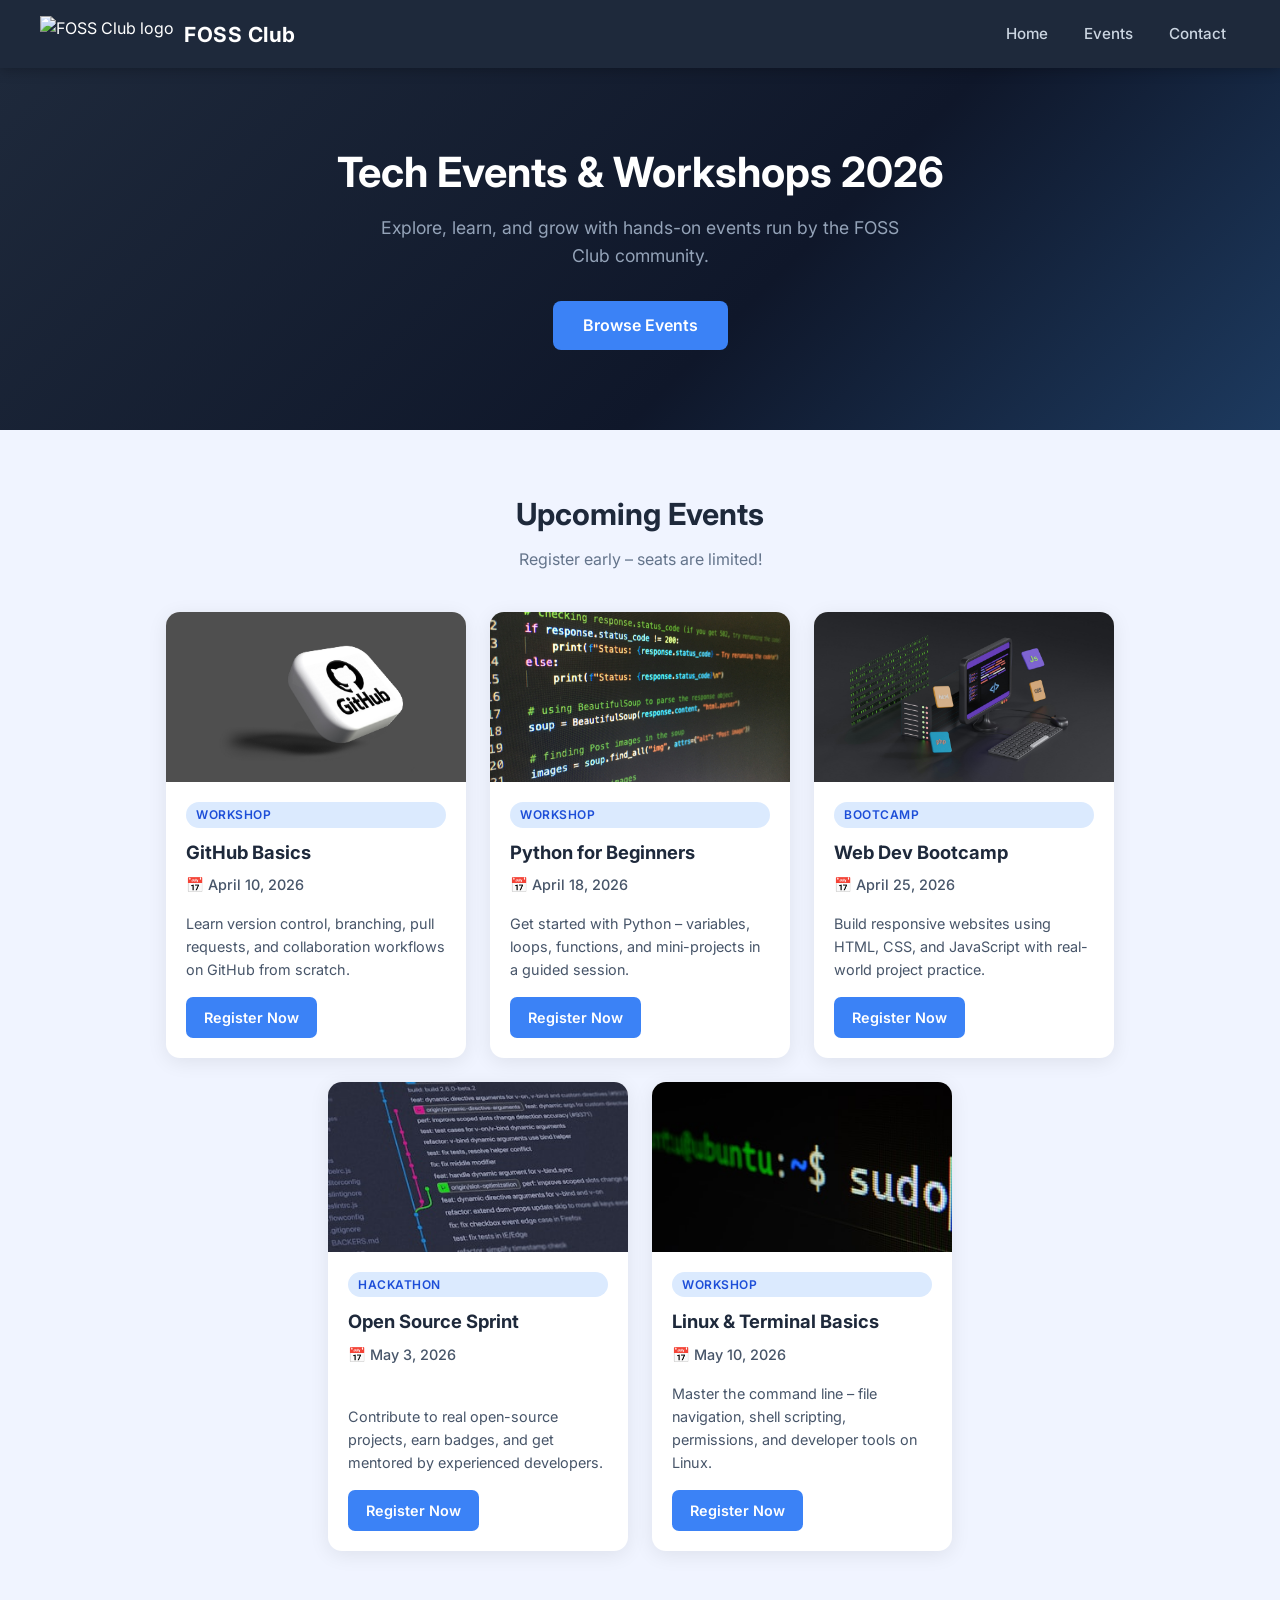
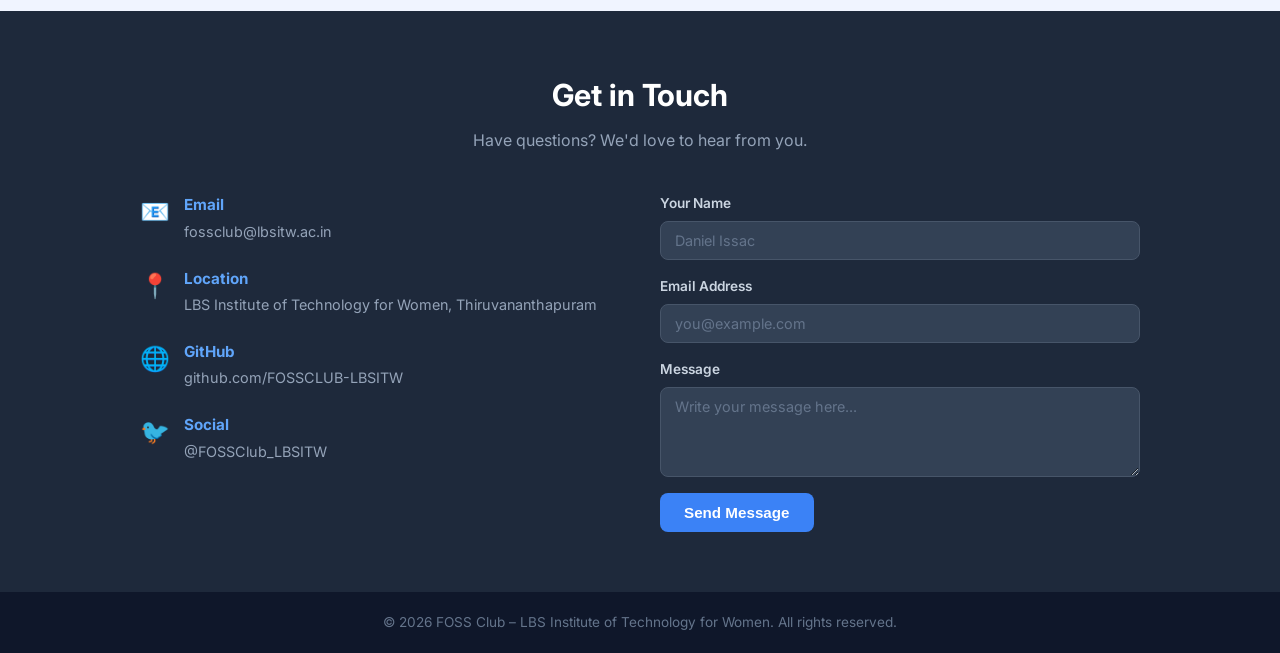
==== index.html @ a9252ae9 "made the website" ====
<!DOCTYPE html>
<html lang="en">
<head>
  <meta charset="UTF-8" />
  <meta name="viewport" content="width=device-width, initial-scale=1.0" />
  <meta name="description" content="FOSS Club – Upcoming tech events, workshops, and hackathons for students." />
  <title>FOSS Club | Tech Events 2026</title>
  <link rel="stylesheet" href="style.css" />
  <link href="https://fonts.googleapis.com/css2?family=Inter:wght@400;500;600;700&display=swap" rel="stylesheet" />
</head>
<body>
  <header>
    <div class="logo">
      <img src="FOSS.png" alt="FOSS Club logo" class="logo-icon" />
      <span class="logo-text">FOSS Club</span>
    </div>
    <nav>
      <a href="#home">Home</a>
      <a href="#events">Events</a>
      <a href="#contact">Contact</a>
    </nav>
  </header>
  <section class="hero" id="home">
    <div class="hero-content">
      <h1>Tech Events &amp; Workshops 2026</h1>
      <p>Explore, learn, and grow with hands-on events run by the FOSS Club community.</p>
      <a href="#events" class="hero-btn">Browse Events</a>
    </div>
  </section>
  <section class="events" id="events">
    <h2>Upcoming Events</h2>
    <p class="section-subtitle">Register early – seats are limited!</p>
    <div class="cards-grid">
      <div class="card">
        <img src="github.jpg" alt="GitHub Basics workshop" class="card-img" />
        <div class="card-body">
          <span class="card-tag">Workshop</span>
          <h3>GitHub Basics</h3>
          <p class="date">📅 April 10, 2026</p>
          <p>Learn version control, branching, pull requests, and collaboration workflows on GitHub from scratch.</p>
          <a href="register.html" class="register-btn">Register Now</a>
        </div>
      </div>
      <div class="card">
        <img src="python.jpg" alt="Python Programming workshop" class="card-img" />
        <div class="card-body">
          <span class="card-tag">Workshop</span>
          <h3>Python for Beginners</h3>
          <p class="date">📅 April 18, 2026</p>
          <p>Get started with Python – variables, loops, functions, and mini-projects in a guided session.</p>
          <a href="register.html" class="register-btn">Register Now</a>
        </div>
      </div>
      <div class="card">
        <img src="web.jpg" alt="Web Development bootcamp" class="card-img" />
        <div class="card-body">
          <span class="card-tag">Bootcamp</span>
          <h3>Web Dev Bootcamp</h3>
          <p class="date">📅 April 25, 2026</p>
          <p>Build responsive websites using HTML, CSS, and JavaScript with real-world project practice.</p>
          <a href="register.html" class="register-btn">Register Now</a>
        </div>
      </div>
      <div class="card">
        <img src="hackathon.jpeg" alt="Open Source Hackathon" class="card-img" />
        <div class="card-body">
          <span class="card-tag">Hackathon</span>
          <h3>Open Source Sprint</h3>
          <p class="date">📅 May 3, 2026</p>
          <p>Contribute to real open-source projects, earn badges, and get mentored by experienced developers.</p>
          <a href="register.html" class="register-btn">Register Now</a>
        </div>
      </div>
      <div class="card">
        <img src="linux.jpeg" alt="Linux and Terminal Basics" class="card-img" />
        <div class="card-body">
          <span class="card-tag">Workshop</span>
          <h3>Linux &amp; Terminal Basics</h3>
          <p class="date">📅 May 10, 2026</p>
          <p>Master the command line – file navigation, shell scripting, permissions, and developer tools on Linux.</p>
          <a href="register.html" class="register-btn">Register Now</a>
        </div>
      </div>
    </div>
  </section>
  <section class="contact" id="contact">
    <div class="contact-container">
      <h2>Get in Touch</h2>
      <p class="section-subtitle">Have questions? We'd love to hear from you.</p>
      <div class="contact-grid">
        <div class="contact-info">
          <div class="contact-item">
            <span class="contact-icon">📧</span>
            <div>
              <strong>Email</strong>
              <p>fossclub@lbsitw.ac.in</p>
            </div>
          </div>
          <div class="contact-item">
            <span class="contact-icon">📍</span>
            <div>
              <strong>Location</strong>
              <p>LBS Institute of Technology for Women, Thiruvananthapuram</p>
            </div>
          </div>
          <div class="contact-item">
            <span class="contact-icon">🌐</span>
            <div>
              <strong>GitHub</strong>
              <p><a href="https://github.com/FOSSCLUB-LBSITW" target="_blank">github.com/FOSSCLUB-LBSITW</a></p>
            </div>
          </div>
          <div class="contact-item">
            <span class="contact-icon">🐦</span>
            <div>
              <strong>Social</strong>
              <p>@FOSSClub_LBSITW</p>
            </div>
          </div>
        </div>
        <form class="contact-form" onsubmit="return false;">
          <div class="form-group">
            <label for="name">Your Name</label>
            <input type="text" id="name" placeholder="Daniel Issac" required />
          </div>
          <div class="form-group">
            <label for="email">Email Address</label>
            <input type="email" id="email" placeholder="you@example.com" required />
          </div>
          <div class="form-group">
            <label for="message">Message</label>
            <textarea id="message" rows="4" placeholder="Write your message here..."></textarea>
          </div>
          <button type="submit" class="submit-btn">Send Message</button>
        </form>
      </div>
    </div>
  </section>
  <footer>
    <p>© 2026 FOSS Club – LBS Institute of Technology for Women. All rights reserved.</p>
  </footer>
</body>
</html>
---- style.css ----
*,
*::before,
*::after {
  box-sizing: border-box;
  margin: 0;
  padding: 0;
}
body {
  font-family: 'Inter', Arial, sans-serif;
  background-color: #f0f4ff;
  color: #1e293b;
  line-height: 1.6;
}
header {
  background-color: #1e293b;
  color: white;
  padding: 16px 40px;
  display: flex;
  justify-content: space-between;
  align-items: center;
  position: sticky;
  top: 0;
  z-index: 100;
  box-shadow: 0 2px 12px rgba(0, 0, 0, 0.25);
}
.logo {
  display: flex;
  align-items: center;
  gap: 10px;
}
.logo-icon {
  height: 36px;
  width: auto;
  display: block;
}
.logo-text {
  font-size: 1.3rem;
  font-weight: 700;
  letter-spacing: 0.5px;
}
nav {
  display: flex;
  gap: 8px;
}
nav a {
  color: #cbd5e1;
  text-decoration: none;
  padding: 6px 14px;
  border-radius: 6px;
  font-size: 0.95rem;
  font-weight: 500;
  transition: background 0.2s, color 0.2s;
}
nav a:hover {
  background-color: #334155;
  color: #ffffff;
}
.hero {
  background: linear-gradient(135deg, #1e293b 0%, #0f172a 60%, #1d3a5f 100%);
  color: white;
  text-align: center;
  padding: 80px 20px;
}
.hero-content h1 {
  font-size: 2.6rem;
  font-weight: 700;
  margin-bottom: 16px;
  line-height: 1.2;
}
.hero-content p {
  font-size: 1.1rem;
  color: #94a3b8;
  max-width: 540px;
  margin: 0 auto 30px;
}
.hero-btn {
  display: inline-block;
  background-color: #3b82f6;
  color: white;
  padding: 12px 30px;
  border-radius: 8px;
  text-decoration: none;
  font-weight: 600;
  font-size: 1rem;
  transition: background 0.2s, transform 0.15s;
}
.hero-btn:hover {
  background-color: #2563eb;
  transform: translateY(-2px);
}
section {
  padding: 60px 40px;
}
h2 {
  text-align: center;
  font-size: 1.9rem;
  font-weight: 700;
  color: #1e293b;
  margin-bottom: 8px;
}
.section-subtitle {
  text-align: center;
  color: #64748b;
  margin-bottom: 40px;
  font-size: 1rem;
}
.events {
  background-color: #f0f4ff;
}
.cards-grid {
  display: flex;
  flex-wrap: wrap;
  gap: 24px;
  justify-content: center;
  max-width: 1200px;
  margin: 0 auto;
}
.card {
  background-color: #ffffff;
  border-radius: 14px;
  box-shadow: 0 4px 20px rgba(0, 0, 0, 0.08);
  width: 300px;
  overflow: hidden;
  display: flex;
  flex-direction: column;
  transition: transform 0.2s, box-shadow 0.2s;
}
.card:hover {
  transform: translateY(-5px);
  box-shadow: 0 8px 30px rgba(59, 130, 246, 0.18);
}
.card-img {
  width: 100%;
  height: 170px;
  object-fit: cover;
  display: block;
}
.card-body {
  padding: 20px;
  display: flex;
  flex-direction: column;
  flex: 1;
}
.card-tag {
  display: inline-block;
  background-color: #dbeafe;
  color: #1d4ed8;
  font-size: 0.75rem;
  font-weight: 600;
  padding: 3px 10px;
  border-radius: 999px;
  margin-bottom: 10px;
  text-transform: uppercase;
  letter-spacing: 0.5px;
}
.card-body h3 {
  font-size: 1.15rem;
  font-weight: 700;
  margin-bottom: 6px;
  color: #1e293b;
}
.date {
  font-size: 0.85rem;
  color: #3b82f6;
  font-weight: 500;
  margin-bottom: 10px;
}
.card-body p {
  font-size: 0.9rem;
  color: #475569;
  flex: 1;
  margin-bottom: 16px;
}
.register-btn {
  display: inline-block;
  background-color: #3b82f6;
  color: white;
  padding: 9px 18px;
  border-radius: 7px;
  text-decoration: none;
  font-size: 0.9rem;
  font-weight: 600;
  text-align: center;
  transition: background 0.2s, transform 0.15s;
  align-self: flex-start;
  border: none;
  cursor: pointer;
}
.register-btn:hover {
  background-color: #2563eb;
  transform: translateY(-1px);
}
.contact {
  background-color: #1e293b;
  color: white;
}
.contact h2 {
  color: white;
}
.contact .section-subtitle {
  color: #94a3b8;
}
.contact-container {
  max-width: 1000px;
  margin: 0 auto;
}
.contact-grid {
  display: flex;
  flex-wrap: wrap;
  gap: 40px;
  justify-content: center;
}
.contact-info {
  display: flex;
  flex-direction: column;
  gap: 24px;
  min-width: 260px;
  flex: 1;
}
.contact-item {
  display: flex;
  align-items: flex-start;
  gap: 14px;
}
.contact-icon {
  font-size: 1.5rem;
  flex-shrink: 0;
}
.contact-item strong {
  display: block;
  font-size: 0.95rem;
  color: #60a5fa;
  margin-bottom: 2px;
}
.contact-item p,
.contact-item a {
  font-size: 0.9rem;
  color: #94a3b8;
  text-decoration: none;
}
.contact-item a:hover {
  color: #93c5fd;
  text-decoration: underline;
}
.contact-form {
  flex: 1;
  min-width: 280px;
  display: flex;
  flex-direction: column;
  gap: 16px;
}
.form-group {
  display: flex;
  flex-direction: column;
  gap: 6px;
}
.form-group label {
  font-size: 0.85rem;
  font-weight: 600;
  color: #cbd5e1;
}
.form-group input,
.form-group textarea {
  background-color: #334155;
  border: 1px solid #475569;
  border-radius: 8px;
  padding: 10px 14px;
  color: white;
  font-size: 0.9rem;
  font-family: inherit;
  transition: border-color 0.2s;
  resize: vertical;
}
.form-group input::placeholder,
.form-group textarea::placeholder {
  color: #64748b;
}
.form-group input:focus,
.form-group textarea:focus {
  outline: none;
  border-color: #3b82f6;
}
.submit-btn {
  background-color: #3b82f6;
  color: white;
  border: none;
  padding: 11px 24px;
  border-radius: 8px;
  font-size: 0.95rem;
  font-weight: 600;
  cursor: pointer;
  transition: background 0.2s, transform 0.15s;
  align-self: flex-start;
}
.submit-btn:hover {
  background-color: #2563eb;
  transform: translateY(-1px);
}
footer {
  background-color: #0f172a;
  color: #64748b;
  text-align: center;
  padding: 20px;
  font-size: 0.85rem;
}
@media (max-width: 768px) {
  header {
    padding: 14px 20px;
    flex-direction: column;
    gap: 10px;
  }
  .hero-content h1 {
    font-size: 1.8rem;
  }
  section {
    padding: 50px 20px;
  }
  .cards-grid {
    gap: 16px;
  }
  .card {
    width: 100%;
    max-width: 360px;
  }
  .contact-grid {
    flex-direction: column;
  }
}
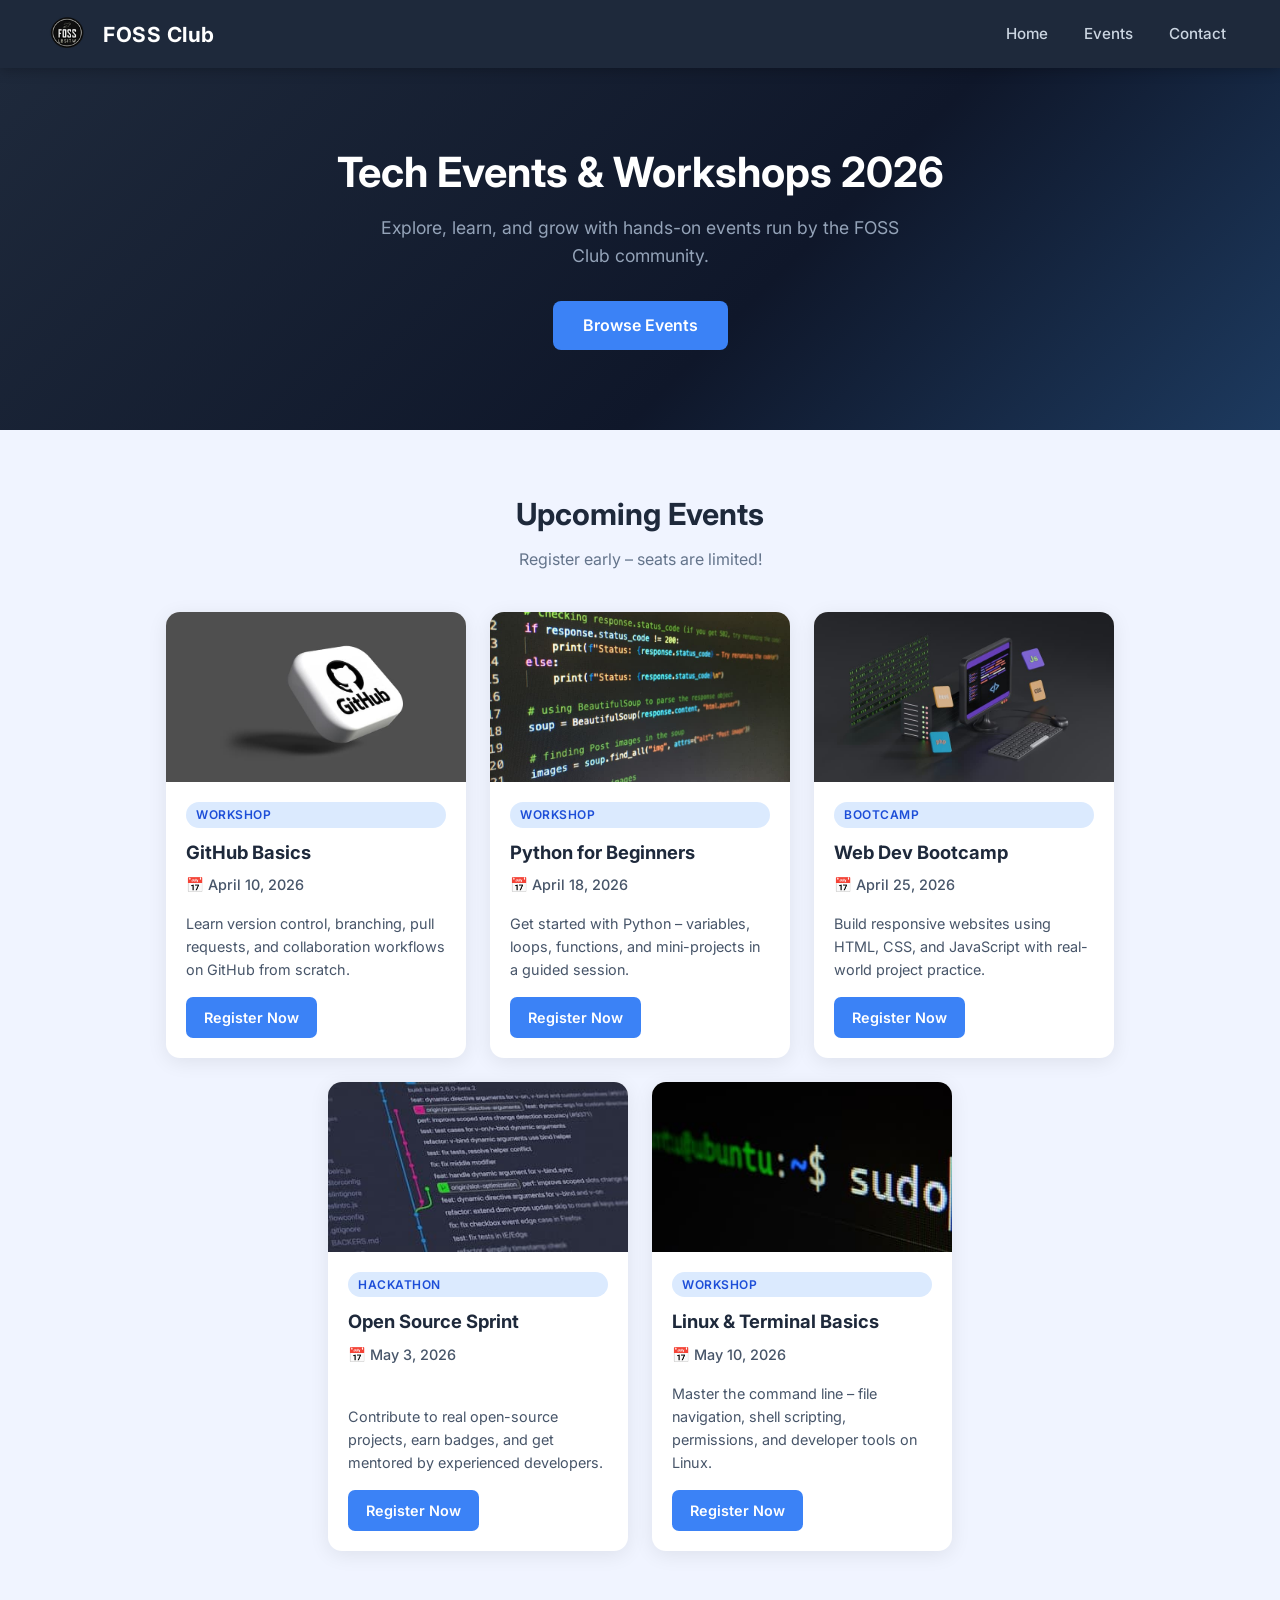
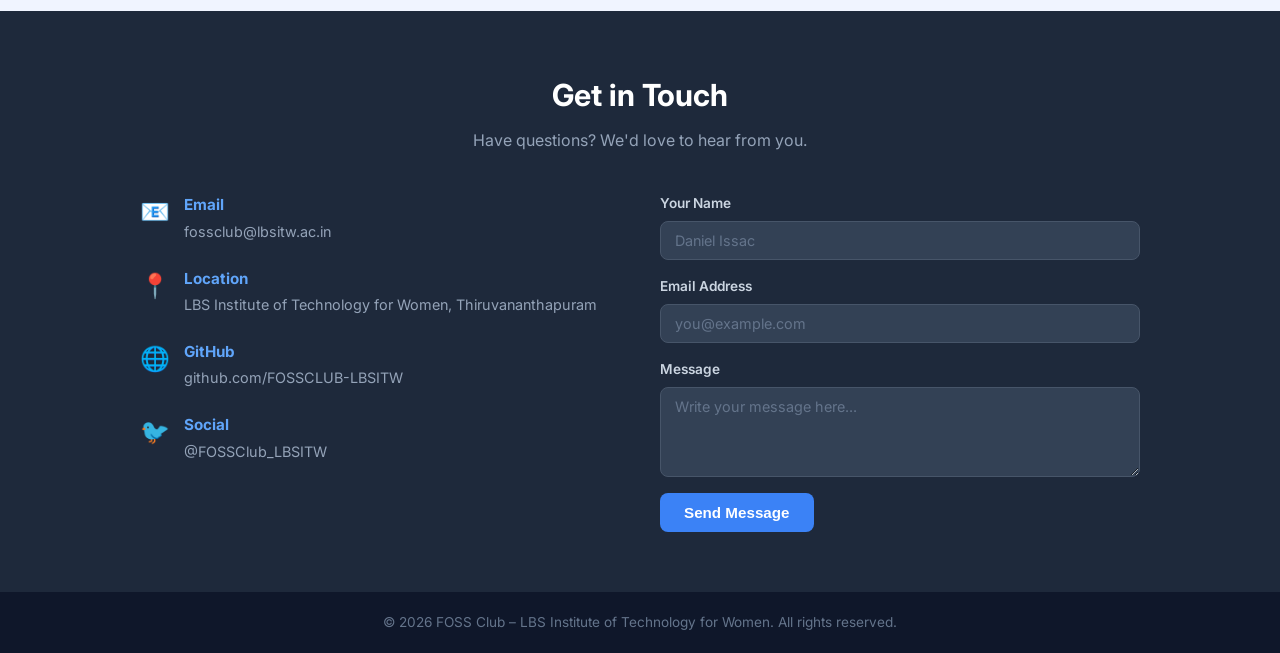
==== commit fcbaa3f8: "created smooth loading" ====
--- a/index.html
+++ b/index.html
@@ -7,6 +7,7 @@
   <title>FOSS Club | Tech Events 2026</title>
   <link rel="stylesheet" href="style.css" />
   <link href="https://fonts.googleapis.com/css2?family=Inter:wght@400;500;600;700&display=swap" rel="stylesheet" />
+  <link rel="preload" as="image" href="FOSS.png" />
 </head>
 <body>
   <header>
@@ -32,7 +33,7 @@
     <p class="section-subtitle">Register early – seats are limited!</p>
     <div class="cards-grid">
       <div class="card">
-        <img src="github.jpg" alt="GitHub Basics workshop" class="card-img" />
+        <img src="github.jpg" alt="GitHub Basics workshop" class="card-img" loading="lazy" decoding="async" />
         <div class="card-body">
           <span class="card-tag">Workshop</span>
           <h3>GitHub Basics</h3>
@@ -42,7 +43,7 @@
         </div>
       </div>
       <div class="card">
-        <img src="python.jpg" alt="Python Programming workshop" class="card-img" />
+        <img src="python.jpg" alt="Python Programming workshop" class="card-img" loading="lazy" decoding="async" />
         <div class="card-body">
           <span class="card-tag">Workshop</span>
           <h3>Python for Beginners</h3>
@@ -52,7 +53,7 @@
         </div>
       </div>
       <div class="card">
-        <img src="web.jpg" alt="Web Development bootcamp" class="card-img" />
+        <img src="web.jpg" alt="Web Development bootcamp" class="card-img" loading="lazy" decoding="async" />
         <div class="card-body">
           <span class="card-tag">Bootcamp</span>
           <h3>Web Dev Bootcamp</h3>
@@ -62,7 +63,7 @@
         </div>
       </div>
       <div class="card">
-        <img src="hackathon.jpeg" alt="Open Source Hackathon" class="card-img" />
+        <img src="hackathon.jpeg" alt="Open Source Hackathon" class="card-img" loading="lazy" decoding="async" />
         <div class="card-body">
           <span class="card-tag">Hackathon</span>
           <h3>Open Source Sprint</h3>
@@ -72,7 +73,7 @@
         </div>
       </div>
       <div class="card">
-        <img src="linux.jpeg" alt="Linux and Terminal Basics" class="card-img" />
+        <img src="linux.jpeg" alt="Linux and Terminal Basics" class="card-img" loading="lazy" decoding="async" />
         <div class="card-body">
           <span class="card-tag">Workshop</span>
           <h3>Linux &amp; Terminal Basics</h3>
@@ -139,5 +140,18 @@
   <footer>
     <p>© 2026 FOSS Club – LBS Institute of Technology for Women. All rights reserved.</p>
   </footer>
+<script>
+  // Smooth scroll with sticky-header offset
+  document.querySelectorAll('a[href^="#"]').forEach(link => {
+    link.addEventListener('click', e => {
+      const target = document.querySelector(link.getAttribute('href'));
+      if (!target) return;
+      e.preventDefault();
+      const headerH = document.querySelector('header').offsetHeight;
+      const top = target.getBoundingClientRect().top + window.scrollY - headerH;
+      window.scrollTo({ top, behavior: 'smooth' });
+    });
+  });
+</script>
 </body>
 </html>
--- a/style.css
+++ b/style.css
@@ -1,3 +1,6 @@
+html {
+  scroll-behavior: smooth;
+}
 *,
 *::before,
 *::after {
@@ -90,6 +93,7 @@
 }
 section {
   padding: 60px 40px;
+  scroll-margin-top: 68px; /* height of sticky header */
 }
 h2 {
   text-align: center;
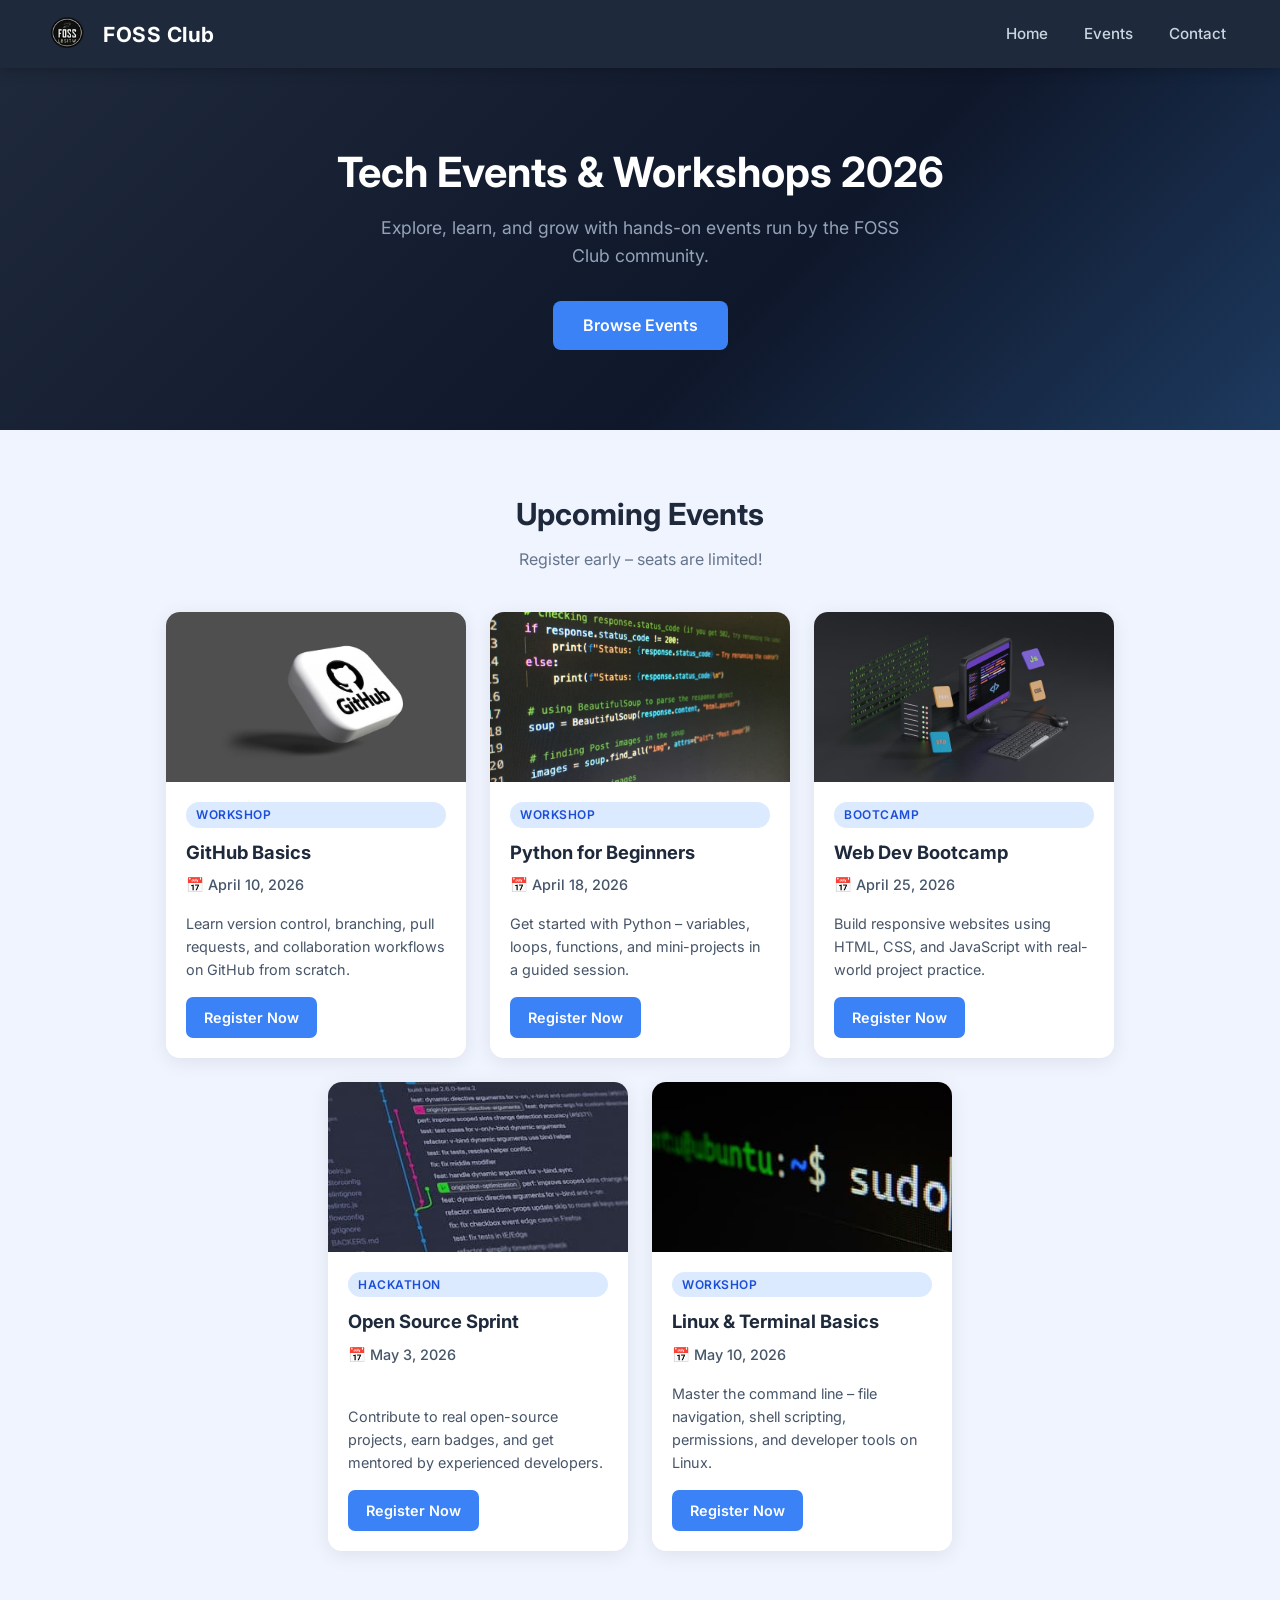
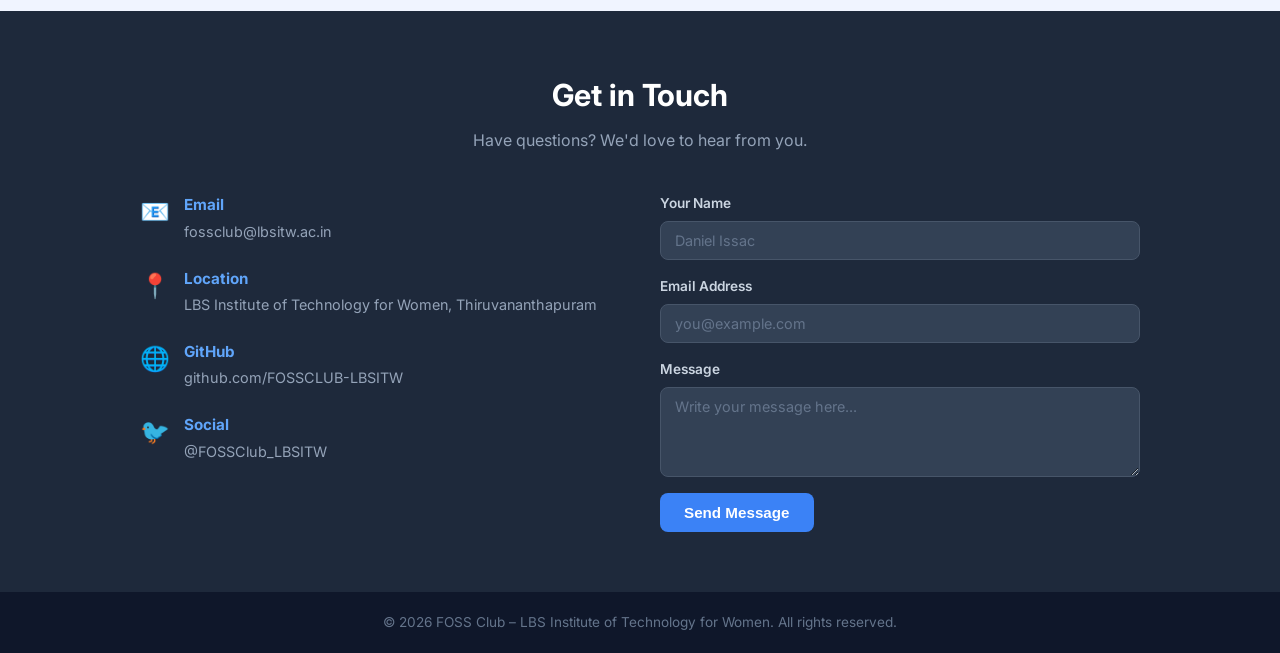
==== commit 14606636: "updated transitions" ====
--- a/index.html
+++ b/index.html
@@ -32,7 +32,7 @@
     <h2>Upcoming Events</h2>
     <p class="section-subtitle">Register early – seats are limited!</p>
     <div class="cards-grid">
-      <div class="card">
+      <div class="card reveal">
         <img src="github.jpg" alt="GitHub Basics workshop" class="card-img" loading="lazy" decoding="async" />
         <div class="card-body">
           <span class="card-tag">Workshop</span>
@@ -42,7 +42,7 @@
           <a href="register.html" class="register-btn">Register Now</a>
         </div>
       </div>
-      <div class="card">
+      <div class="card reveal">
         <img src="python.jpg" alt="Python Programming workshop" class="card-img" loading="lazy" decoding="async" />
         <div class="card-body">
           <span class="card-tag">Workshop</span>
@@ -52,7 +52,7 @@
           <a href="register.html" class="register-btn">Register Now</a>
         </div>
       </div>
-      <div class="card">
+      <div class="card reveal">
         <img src="web.jpg" alt="Web Development bootcamp" class="card-img" loading="lazy" decoding="async" />
         <div class="card-body">
           <span class="card-tag">Bootcamp</span>
@@ -62,7 +62,7 @@
           <a href="register.html" class="register-btn">Register Now</a>
         </div>
       </div>
-      <div class="card">
+      <div class="card reveal">
         <img src="hackathon.jpeg" alt="Open Source Hackathon" class="card-img" loading="lazy" decoding="async" />
         <div class="card-body">
           <span class="card-tag">Hackathon</span>
@@ -72,7 +72,7 @@
           <a href="register.html" class="register-btn">Register Now</a>
         </div>
       </div>
-      <div class="card">
+      <div class="card reveal">
         <img src="linux.jpeg" alt="Linux and Terminal Basics" class="card-img" loading="lazy" decoding="async" />
         <div class="card-body">
           <span class="card-tag">Workshop</span>
@@ -85,7 +85,7 @@
     </div>
   </section>
   <section class="contact" id="contact">
-    <div class="contact-container">
+    <div class="contact-container reveal">
       <h2>Get in Touch</h2>
       <p class="section-subtitle">Have questions? We'd love to hear from you.</p>
       <div class="contact-grid">
@@ -141,7 +141,6 @@
     <p>© 2026 FOSS Club – LBS Institute of Technology for Women. All rights reserved.</p>
   </footer>
 <script>
-  // Smooth scroll with sticky-header offset
   document.querySelectorAll('a[href^="#"]').forEach(link => {
     link.addEventListener('click', e => {
       const target = document.querySelector(link.getAttribute('href'));
@@ -152,6 +151,20 @@
       window.scrollTo({ top, behavior: 'smooth' });
     });
   });
+  const observerOptions = {
+    threshold: 0.15
+  };
+  const observer = new IntersectionObserver((entries) => {
+    entries.forEach(entry => {
+      if (entry.isIntersecting) {
+        entry.target.classList.add('active');
+        observer.unobserve(entry.target);
+      }
+    });
+  }, observerOptions);
+  document.querySelectorAll('.reveal').forEach(el => {
+    observer.observe(el);
+  });
 </script>
 </body>
 </html>
--- a/style.css
+++ b/style.css
@@ -93,7 +93,7 @@
 }
 section {
   padding: 60px 40px;
-  scroll-margin-top: 68px; /* height of sticky header */
+  scroll-margin-top: 68px;
 }
 h2 {
   text-align: center;
@@ -107,6 +107,36 @@
   color: #64748b;
   margin-bottom: 40px;
   font-size: 1rem;
+}
+@keyframes fadeIn {
+  from {
+    opacity: 0;
+  }
+  to {
+    opacity: 1;
+  }
+}
+@keyframes slideUp {
+  from {
+    opacity: 0;
+    transform: translateY(30px);
+  }
+  to {
+    opacity: 1;
+    transform: translateY(0);
+  }
+}
+.hero-content {
+  animation: slideUp 0.8s ease-out forwards;
+}
+.reveal {
+  opacity: 0;
+  transform: translateY(30px);
+  transition: all 0.8s ease-out;
+}
+.reveal.active {
+  opacity: 1;
+  transform: translateY(0);
 }
 .events {
   background-color: #f0f4ff;
@@ -127,7 +157,7 @@
   overflow: hidden;
   display: flex;
   flex-direction: column;
-  transition: transform 0.2s, box-shadow 0.2s;
+  transition: transform 0.3s cubic-bezier(0.34, 1.56, 0.64, 1), box-shadow 0.3s ease;
 }
 .card:hover {
   transform: translateY(-5px);
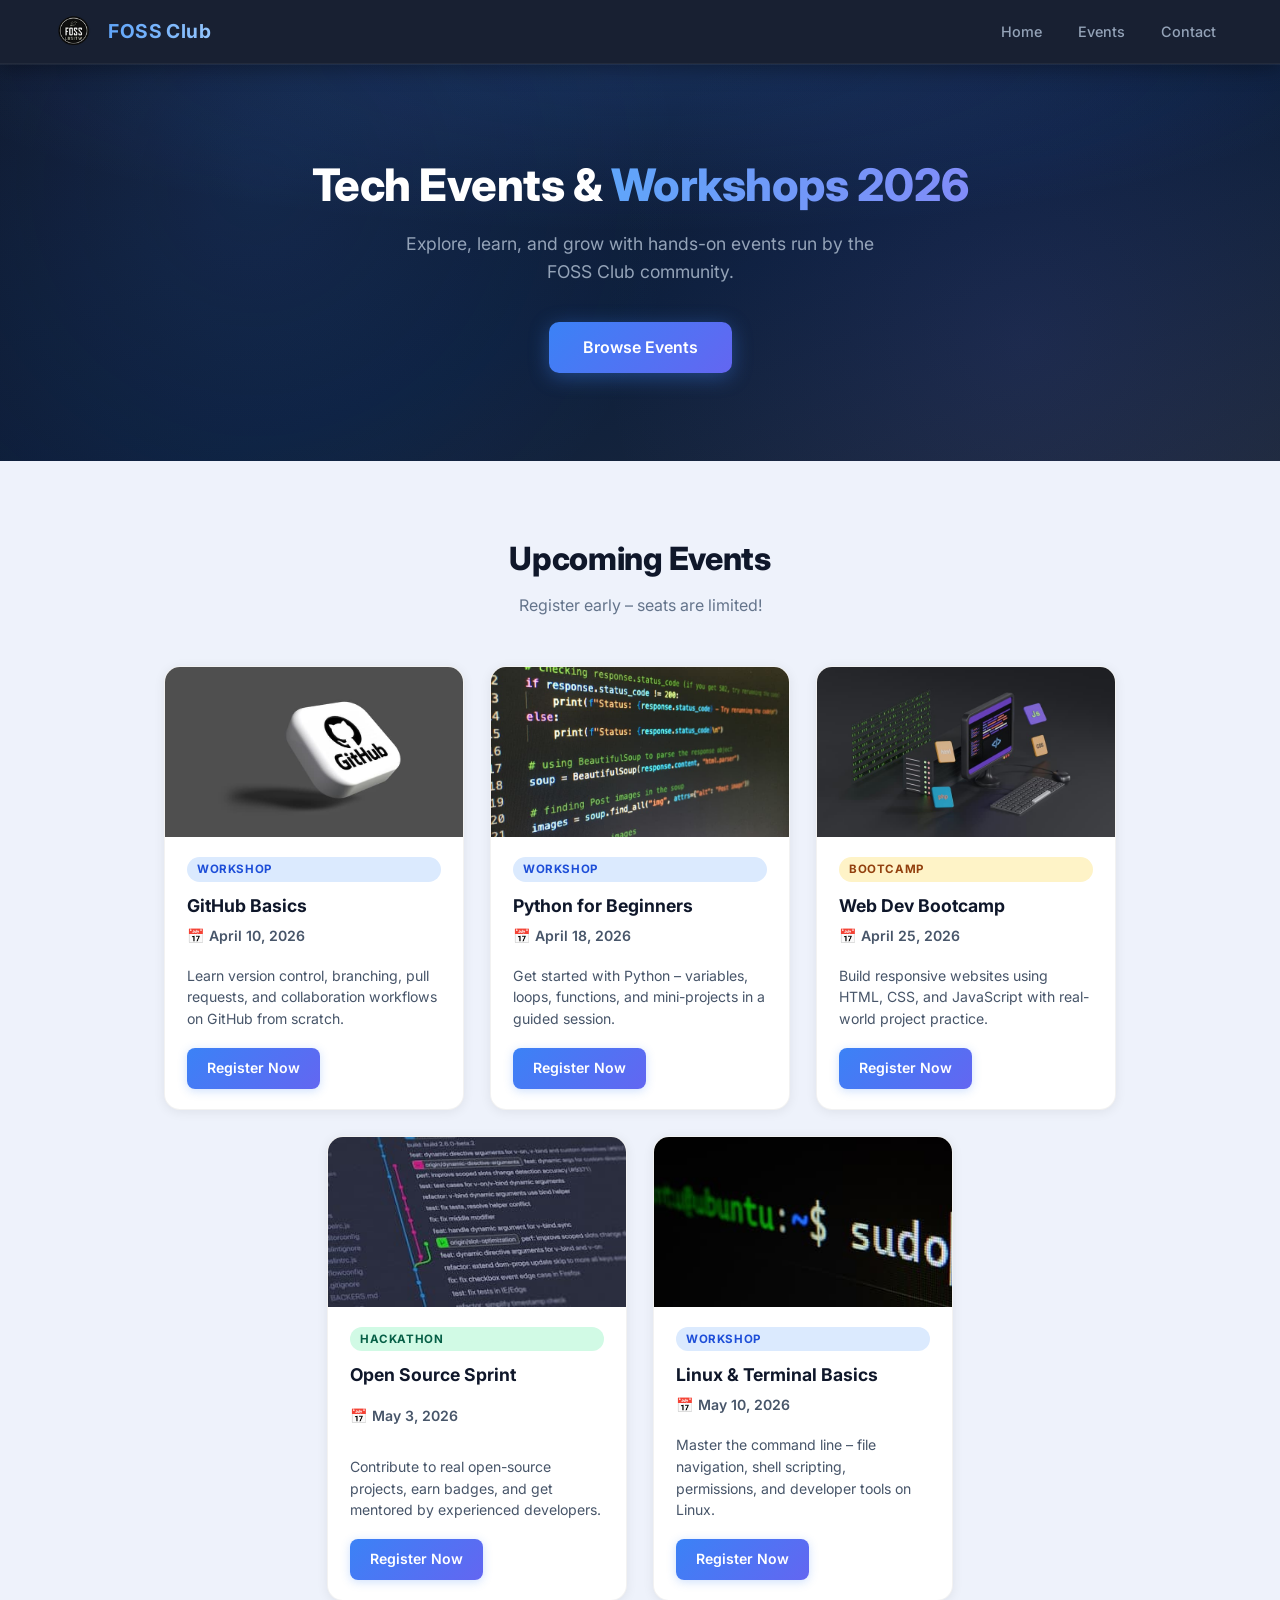
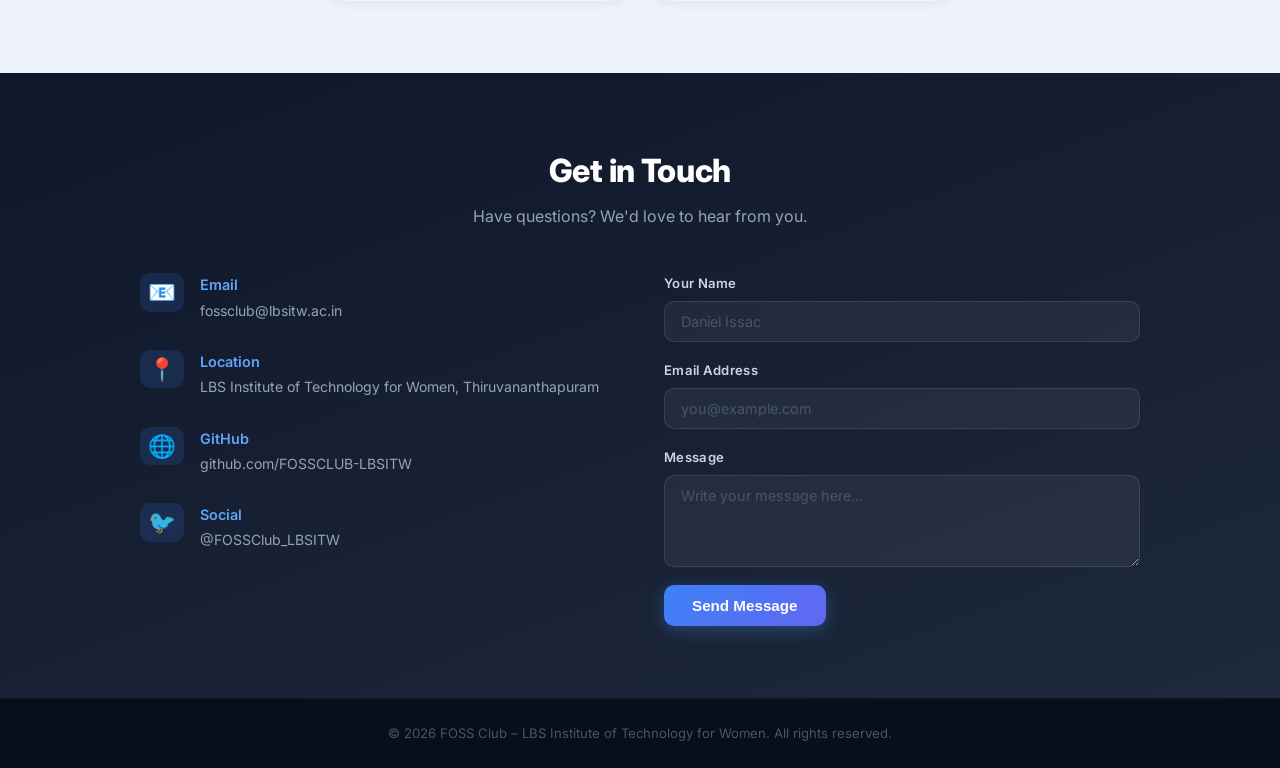
==== commit d391fb02: "ui changes" ====
--- a/index.html
+++ b/index.html
@@ -23,7 +23,7 @@
   </header>
   <section class="hero" id="home">
     <div class="hero-content">
-      <h1>Tech Events &amp; Workshops 2026</h1>
+      <h1>Tech Events &amp; <span>Workshops 2026</span></h1>
       <p>Explore, learn, and grow with hands-on events run by the FOSS Club community.</p>
       <a href="#events" class="hero-btn">Browse Events</a>
     </div>
@@ -35,7 +35,7 @@
       <div class="card reveal">
         <img src="github.jpg" alt="GitHub Basics workshop" class="card-img" loading="lazy" decoding="async" />
         <div class="card-body">
-          <span class="card-tag">Workshop</span>
+          <span class="card-tag workshop">Workshop</span>
           <h3>GitHub Basics</h3>
           <p class="date">📅 April 10, 2026</p>
           <p>Learn version control, branching, pull requests, and collaboration workflows on GitHub from scratch.</p>
@@ -45,7 +45,7 @@
       <div class="card reveal">
         <img src="python.jpg" alt="Python Programming workshop" class="card-img" loading="lazy" decoding="async" />
         <div class="card-body">
-          <span class="card-tag">Workshop</span>
+          <span class="card-tag workshop">Workshop</span>
           <h3>Python for Beginners</h3>
           <p class="date">📅 April 18, 2026</p>
           <p>Get started with Python – variables, loops, functions, and mini-projects in a guided session.</p>
@@ -55,7 +55,7 @@
       <div class="card reveal">
         <img src="web.jpg" alt="Web Development bootcamp" class="card-img" loading="lazy" decoding="async" />
         <div class="card-body">
-          <span class="card-tag">Bootcamp</span>
+          <span class="card-tag bootcamp">Bootcamp</span>
           <h3>Web Dev Bootcamp</h3>
           <p class="date">📅 April 25, 2026</p>
           <p>Build responsive websites using HTML, CSS, and JavaScript with real-world project practice.</p>
@@ -65,7 +65,7 @@
       <div class="card reveal">
         <img src="hackathon.jpeg" alt="Open Source Hackathon" class="card-img" loading="lazy" decoding="async" />
         <div class="card-body">
-          <span class="card-tag">Hackathon</span>
+          <span class="card-tag hackathon">Hackathon</span>
           <h3>Open Source Sprint</h3>
           <p class="date">📅 May 3, 2026</p>
           <p>Contribute to real open-source projects, earn badges, and get mentored by experienced developers.</p>
@@ -75,7 +75,7 @@
       <div class="card reveal">
         <img src="linux.jpeg" alt="Linux and Terminal Basics" class="card-img" loading="lazy" decoding="async" />
         <div class="card-body">
-          <span class="card-tag">Workshop</span>
+          <span class="card-tag workshop">Workshop</span>
           <h3>Linux &amp; Terminal Basics</h3>
           <p class="date">📅 May 10, 2026</p>
           <p>Master the command line – file navigation, shell scripting, permissions, and developer tools on Linux.</p>
--- a/style.css
+++ b/style.css
@@ -1,6 +1,7 @@
 html {
   scroll-behavior: smooth;
 }
+
 *,
 *::before,
 *::after {
@@ -8,354 +9,488 @@
   margin: 0;
   padding: 0;
 }
+
 body {
   font-family: 'Inter', Arial, sans-serif;
-  background-color: #f0f4ff;
+  background-color: #eef2fb;
   color: #1e293b;
   line-height: 1.6;
 }
+
 header {
-  background-color: #1e293b;
-  color: white;
-  padding: 16px 40px;
+  background: rgba(15, 23, 42, 0.96);
+  backdrop-filter: blur(10px);
+  color: white;
+  padding: 14px 48px;
   display: flex;
   justify-content: space-between;
   align-items: center;
   position: sticky;
   top: 0;
   z-index: 100;
-  box-shadow: 0 2px 12px rgba(0, 0, 0, 0.25);
-}
+  box-shadow: 0 1px 0 rgba(255, 255, 255, 0.06), 0 4px 20px rgba(0, 0, 0, 0.35);
+  border-bottom: 1px solid rgba(255, 255, 255, 0.05);
+}
+
 .logo {
   display: flex;
   align-items: center;
   gap: 10px;
 }
+
 .logo-icon {
-  height: 36px;
+  height: 34px;
   width: auto;
   display: block;
-}
+  border-radius: 6px;
+}
+
 .logo-text {
-  font-size: 1.3rem;
+  font-size: 1.2rem;
   font-weight: 700;
-  letter-spacing: 0.5px;
-}
+  letter-spacing: 0.4px;
+  background: linear-gradient(90deg, #60a5fa, #93c5fd);
+  -webkit-background-clip: text;
+  -webkit-text-fill-color: transparent;
+  background-clip: text;
+}
+
 nav {
   display: flex;
-  gap: 8px;
-}
+  gap: 4px;
+}
+
 nav a {
-  color: #cbd5e1;
+  color: #94a3b8;
   text-decoration: none;
-  padding: 6px 14px;
-  border-radius: 6px;
-  font-size: 0.95rem;
+  padding: 6px 16px;
+  border-radius: 8px;
+  font-size: 0.9rem;
   font-weight: 500;
   transition: background 0.2s, color 0.2s;
 }
+
 nav a:hover {
-  background-color: #334155;
-  color: #ffffff;
-}
+  background-color: #1e293b;
+  color: #e2e8f0;
+}
+
 .hero {
-  background: linear-gradient(135deg, #1e293b 0%, #0f172a 60%, #1d3a5f 100%);
+  background:
+    radial-gradient(ellipse 80% 60% at 50% 0%, rgba(59, 130, 246, 0.18) 0%, transparent 70%),
+    linear-gradient(160deg, #0f172a 0%, #0d1f3c 55%, #1e293b 100%);
   color: white;
   text-align: center;
-  padding: 80px 20px;
-}
+  padding: 96px 20px 88px;
+  position: relative;
+  overflow: hidden;
+}
+
+.hero::before {
+  content: '';
+  position: absolute;
+  inset: 0;
+  background-image:
+    radial-gradient(circle at 20% 30%, rgba(59, 130, 246, 0.12) 0%, transparent 40%),
+    radial-gradient(circle at 80% 70%, rgba(99, 102, 241, 0.1) 0%, transparent 40%);
+  pointer-events: none;
+}
+
+.hero-content {
+  position: relative;
+  z-index: 1;
+}
+
 .hero-content h1 {
-  font-size: 2.6rem;
-  font-weight: 700;
-  margin-bottom: 16px;
-  line-height: 1.2;
-}
+  font-size: 2.8rem;
+  font-weight: 800;
+  margin-bottom: 18px;
+  line-height: 1.15;
+  letter-spacing: -0.5px;
+}
+
+.hero-content h1 span {
+  background: linear-gradient(90deg, #60a5fa, #818cf8);
+  -webkit-background-clip: text;
+  -webkit-text-fill-color: transparent;
+  background-clip: text;
+}
+
 .hero-content p {
   font-size: 1.1rem;
   color: #94a3b8;
-  max-width: 540px;
-  margin: 0 auto 30px;
-}
+  max-width: 500px;
+  margin: 0 auto 36px;
+}
+
 .hero-btn {
   display: inline-block;
-  background-color: #3b82f6;
-  color: white;
-  padding: 12px 30px;
-  border-radius: 8px;
+  background: linear-gradient(135deg, #3b82f6, #6366f1);
+  color: white;
+  padding: 13px 34px;
+  border-radius: 10px;
   text-decoration: none;
   font-weight: 600;
   font-size: 1rem;
-  transition: background 0.2s, transform 0.15s;
-}
+  transition: transform 0.2s, box-shadow 0.2s;
+  box-shadow: 0 4px 20px rgba(59, 130, 246, 0.4);
+}
+
 .hero-btn:hover {
-  background-color: #2563eb;
-  transform: translateY(-2px);
-}
+  transform: translateY(-3px);
+  box-shadow: 0 8px 28px rgba(59, 130, 246, 0.5);
+}
+
 section {
-  padding: 60px 40px;
+  padding: 72px 40px;
   scroll-margin-top: 68px;
 }
+
 h2 {
   text-align: center;
-  font-size: 1.9rem;
-  font-weight: 700;
-  color: #1e293b;
+  font-size: 2rem;
+  font-weight: 800;
+  color: #0f172a;
   margin-bottom: 8px;
-}
+  letter-spacing: -0.3px;
+}
+
 .section-subtitle {
   text-align: center;
   color: #64748b;
-  margin-bottom: 40px;
+  margin-bottom: 48px;
   font-size: 1rem;
 }
-@keyframes fadeIn {
-  from {
-    opacity: 0;
-  }
-  to {
-    opacity: 1;
-  }
-}
+
 @keyframes slideUp {
   from {
     opacity: 0;
-    transform: translateY(30px);
-  }
+    transform: translateY(28px);
+  }
+
   to {
     opacity: 1;
     transform: translateY(0);
   }
 }
+
 .hero-content {
-  animation: slideUp 0.8s ease-out forwards;
-}
+  animation: slideUp 0.75s ease-out forwards;
+}
+
 .reveal {
   opacity: 0;
-  transform: translateY(30px);
-  transition: all 0.8s ease-out;
-}
+  transform: translateY(28px);
+  transition: opacity 0.7s ease-out, transform 0.7s ease-out;
+}
+
 .reveal.active {
   opacity: 1;
   transform: translateY(0);
 }
+
 .events {
-  background-color: #f0f4ff;
-}
+  background-color: #eef2fb;
+}
+
 .cards-grid {
   display: flex;
   flex-wrap: wrap;
-  gap: 24px;
+  gap: 26px;
   justify-content: center;
   max-width: 1200px;
   margin: 0 auto;
 }
+
 .card {
-  background-color: #ffffff;
-  border-radius: 14px;
-  box-shadow: 0 4px 20px rgba(0, 0, 0, 0.08);
+  background: #ffffff;
+  border-radius: 16px;
+  box-shadow: 0 2px 12px rgba(0, 0, 0, 0.07);
   width: 300px;
   overflow: hidden;
   display: flex;
   flex-direction: column;
   transition: transform 0.3s cubic-bezier(0.34, 1.56, 0.64, 1), box-shadow 0.3s ease;
-}
+  border: 1px solid rgba(0, 0, 0, 0.05);
+  position: relative;
+}
+
+.card::before {
+  content: '';
+  position: absolute;
+  top: 0;
+  left: 0;
+  right: 0;
+  height: 3px;
+  background: linear-gradient(90deg, #3b82f6, #818cf8);
+  opacity: 0;
+  transition: opacity 0.3s;
+}
+
 .card:hover {
-  transform: translateY(-5px);
-  box-shadow: 0 8px 30px rgba(59, 130, 246, 0.18);
-}
+  transform: translateY(-6px);
+  box-shadow: 0 12px 36px rgba(59, 130, 246, 0.15);
+}
+
+.card:hover::before {
+  opacity: 1;
+}
+
 .card-img {
   width: 100%;
   height: 170px;
   object-fit: cover;
   display: block;
 }
+
 .card-body {
-  padding: 20px;
+  padding: 20px 22px;
   display: flex;
   flex-direction: column;
   flex: 1;
 }
+
 .card-tag {
   display: inline-block;
-  background-color: #dbeafe;
-  color: #1d4ed8;
-  font-size: 0.75rem;
-  font-weight: 600;
+  font-size: 0.72rem;
+  font-weight: 700;
   padding: 3px 10px;
   border-radius: 999px;
   margin-bottom: 10px;
   text-transform: uppercase;
-  letter-spacing: 0.5px;
-}
+  letter-spacing: 0.6px;
+}
+
+.card-tag.workshop {
+  background-color: #dbeafe;
+  color: #1d4ed8;
+}
+
+.card-tag.bootcamp {
+  background-color: #fef3c7;
+  color: #92400e;
+}
+
+.card-tag.hackathon {
+  background-color: #d1fae5;
+  color: #065f46;
+}
+
 .card-body h3 {
-  font-size: 1.15rem;
+  font-size: 1.1rem;
   font-weight: 700;
-  margin-bottom: 6px;
-  color: #1e293b;
-}
+  margin-bottom: 5px;
+  color: #0f172a;
+}
+
 .date {
-  font-size: 0.85rem;
+  font-size: 0.82rem;
   color: #3b82f6;
-  font-weight: 500;
+  font-weight: 600;
   margin-bottom: 10px;
-}
-.card-body p {
-  font-size: 0.9rem;
+  display: flex;
+  align-items: center;
+  gap: 4px;
+}
+
+.card-body>p {
+  font-size: 0.88rem;
   color: #475569;
   flex: 1;
-  margin-bottom: 16px;
-}
+  margin-bottom: 18px;
+  line-height: 1.55;
+}
+
 .register-btn {
   display: inline-block;
-  background-color: #3b82f6;
-  color: white;
-  padding: 9px 18px;
-  border-radius: 7px;
+  background: linear-gradient(135deg, #3b82f6, #6366f1);
+  color: white;
+  padding: 9px 20px;
+  border-radius: 8px;
   text-decoration: none;
-  font-size: 0.9rem;
+  font-size: 0.88rem;
   font-weight: 600;
   text-align: center;
-  transition: background 0.2s, transform 0.15s;
   align-self: flex-start;
   border: none;
   cursor: pointer;
-}
+  transition: transform 0.2s, box-shadow 0.2s;
+  box-shadow: 0 2px 10px rgba(59, 130, 246, 0.25);
+}
+
 .register-btn:hover {
-  background-color: #2563eb;
-  transform: translateY(-1px);
-}
+  transform: translateY(-2px);
+  box-shadow: 0 6px 18px rgba(59, 130, 246, 0.4);
+}
+
 .contact {
-  background-color: #1e293b;
-  color: white;
-}
+  background: linear-gradient(160deg, #0f172a, #1e293b);
+  color: white;
+}
+
 .contact h2 {
   color: white;
 }
+
 .contact .section-subtitle {
   color: #94a3b8;
-}
+  margin-bottom: 44px;
+}
+
 .contact-container {
   max-width: 1000px;
   margin: 0 auto;
 }
+
 .contact-grid {
   display: flex;
   flex-wrap: wrap;
-  gap: 40px;
+  gap: 48px;
   justify-content: center;
-}
+  align-items: flex-start;
+}
+
 .contact-info {
   display: flex;
   flex-direction: column;
-  gap: 24px;
+  gap: 28px;
   min-width: 260px;
   flex: 1;
 }
+
 .contact-item {
   display: flex;
   align-items: flex-start;
-  gap: 14px;
-}
+  gap: 16px;
+}
+
 .contact-icon {
-  font-size: 1.5rem;
+  font-size: 1.4rem;
   flex-shrink: 0;
-}
+  background: rgba(59, 130, 246, 0.15);
+  border-radius: 10px;
+  padding: 8px;
+  line-height: 1;
+}
+
 .contact-item strong {
   display: block;
-  font-size: 0.95rem;
+  font-size: 0.9rem;
   color: #60a5fa;
-  margin-bottom: 2px;
-}
+  margin-bottom: 3px;
+  font-weight: 600;
+}
+
 .contact-item p,
 .contact-item a {
-  font-size: 0.9rem;
+  font-size: 0.88rem;
   color: #94a3b8;
   text-decoration: none;
 }
+
 .contact-item a:hover {
   color: #93c5fd;
   text-decoration: underline;
 }
+
 .contact-form {
   flex: 1;
   min-width: 280px;
   display: flex;
   flex-direction: column;
-  gap: 16px;
-}
+  gap: 18px;
+}
+
 .form-group {
   display: flex;
   flex-direction: column;
-  gap: 6px;
-}
+  gap: 7px;
+}
+
 .form-group label {
-  font-size: 0.85rem;
+  font-size: 0.82rem;
   font-weight: 600;
   color: #cbd5e1;
-}
+  letter-spacing: 0.3px;
+}
+
 .form-group input,
 .form-group textarea {
-  background-color: #334155;
-  border: 1px solid #475569;
-  border-radius: 8px;
-  padding: 10px 14px;
+  background-color: rgba(255, 255, 255, 0.05);
+  border: 1px solid rgba(255, 255, 255, 0.1);
+  border-radius: 10px;
+  padding: 11px 16px;
   color: white;
   font-size: 0.9rem;
   font-family: inherit;
-  transition: border-color 0.2s;
+  transition: border-color 0.2s, background 0.2s;
   resize: vertical;
 }
+
 .form-group input::placeholder,
 .form-group textarea::placeholder {
-  color: #64748b;
-}
+  color: #475569;
+}
+
 .form-group input:focus,
 .form-group textarea:focus {
   outline: none;
   border-color: #3b82f6;
-}
+  background-color: rgba(59, 130, 246, 0.07);
+}
+
 .submit-btn {
-  background-color: #3b82f6;
+  background: linear-gradient(135deg, #3b82f6, #6366f1);
   color: white;
   border: none;
-  padding: 11px 24px;
-  border-radius: 8px;
+  padding: 12px 28px;
+  border-radius: 10px;
   font-size: 0.95rem;
   font-weight: 600;
   cursor: pointer;
-  transition: background 0.2s, transform 0.15s;
+  transition: transform 0.2s, box-shadow 0.2s;
   align-self: flex-start;
-}
+  box-shadow: 0 4px 16px rgba(59, 130, 246, 0.35);
+}
+
 .submit-btn:hover {
-  background-color: #2563eb;
-  transform: translateY(-1px);
-}
+  transform: translateY(-2px);
+  box-shadow: 0 8px 24px rgba(59, 130, 246, 0.5);
+}
+
 footer {
-  background-color: #0f172a;
-  color: #64748b;
+  background-color: #080e1a;
+  color: #475569;
   text-align: center;
-  padding: 20px;
-  font-size: 0.85rem;
-}
+  padding: 24px;
+  font-size: 0.82rem;
+  border-top: 1px solid rgba(255, 255, 255, 0.04);
+}
+
 @media (max-width: 768px) {
   header {
     padding: 14px 20px;
     flex-direction: column;
     gap: 10px;
   }
+
   .hero-content h1 {
-    font-size: 1.8rem;
-  }
+    font-size: 2rem;
+  }
+
   section {
-    padding: 50px 20px;
-  }
+    padding: 56px 20px;
+  }
+
   .cards-grid {
-    gap: 16px;
-  }
+    gap: 18px;
+  }
+
   .card {
     width: 100%;
     max-width: 360px;
   }
+
   .contact-grid {
     flex-direction: column;
   }
